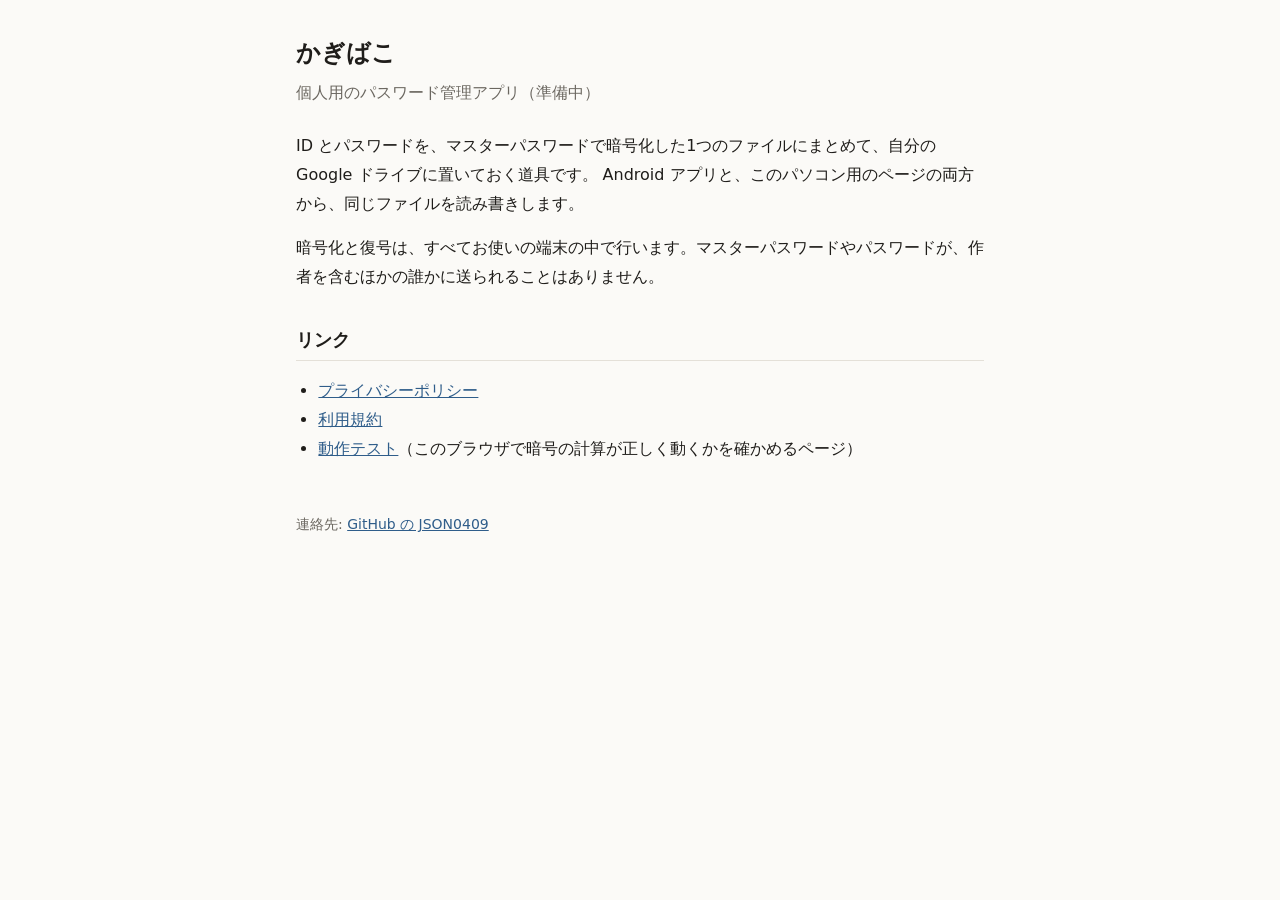
==== index.html @ edb97be9 "はじめての公開（トップ・プライバシーポリシー・利用規約・動作テスト）" ====
<!doctype html>
<html lang="ja">
<head>
  <meta charset="utf-8">
  <meta http-equiv="Content-Security-Policy" content="default-src 'none'; script-src 'self'; style-src 'self'; img-src 'self'; base-uri 'none'; form-action 'none'">
  <meta name="viewport" content="width=device-width, initial-scale=1">
  <meta name="robots" content="noindex">
  <title>かぎばこ</title>
  <script src="guard.js"></script>
  <link rel="stylesheet" href="page.css">
</head>
<body>
  <main>
    <h1>かぎばこ</h1>
    <p class="sub">個人用のパスワード管理アプリ（準備中）</p>

    <p>ID とパスワードを、マスターパスワードで暗号化した1つのファイルにまとめて、自分の Google ドライブに置いておく道具です。
      Android アプリと、このパソコン用のページの両方から、同じファイルを読み書きします。</p>
    <p>暗号化と復号は、すべてお使いの端末の中で行います。マスターパスワードやパスワードが、作者を含むほかの誰かに送られることはありません。</p>

    <h2>リンク</h2>
    <ul>
      <li><a href="privacy.html">プライバシーポリシー</a></li>
      <li><a href="terms.html">利用規約</a></li>
      <li><a href="selftest.html">動作テスト</a>（このブラウザで暗号の計算が正しく動くかを確かめるページ）</li>
    </ul>

    <footer>連絡先: <a href="https://github.com/JSON0409">GitHub の JSON0409</a></footer>
  </main>
</body>
</html>
---- page.css ----
/* かぎばこ — 説明のページ（トップ・プライバシーポリシー・利用規約）の見た目 */
:root {
  color-scheme: light dark;
  --bg: #fbfaf7;
  --fg: #1f1d1a;
  --muted: #6b6760;
  --line: #e4e0d8;
  --accent: #2f5d8a;
}
@media (prefers-color-scheme: dark) {
  :root {
    --bg: #171614;
    --fg: #ece9e3;
    --muted: #a39e95;
    --line: #34312c;
    --accent: #8cb6e0;
  }
}
* { box-sizing: border-box; }
body {
  margin: 0;
  background: var(--bg);
  color: var(--fg);
  font: 16px/1.8 system-ui, -apple-system, "Segoe UI", "Hiragino Sans", "Yu Gothic UI", "Meiryo", sans-serif;
}
main { max-width: 720px; margin: 0 auto; padding: 32px 16px 64px; }
h1 { font-size: 24px; margin: 0 0 4px; }
h2 { font-size: 18px; margin: 32px 0 8px; padding-bottom: 4px; border-bottom: 1px solid var(--line); }
.sub { color: var(--muted); margin: 0 0 24px; }
a { color: var(--accent); }
ul { padding-left: 1.4em; }
code { font-size: 0.92em; }
footer { margin-top: 48px; color: var(--muted); font-size: 14px; }
.en { color: var(--muted); font-size: 14px; }
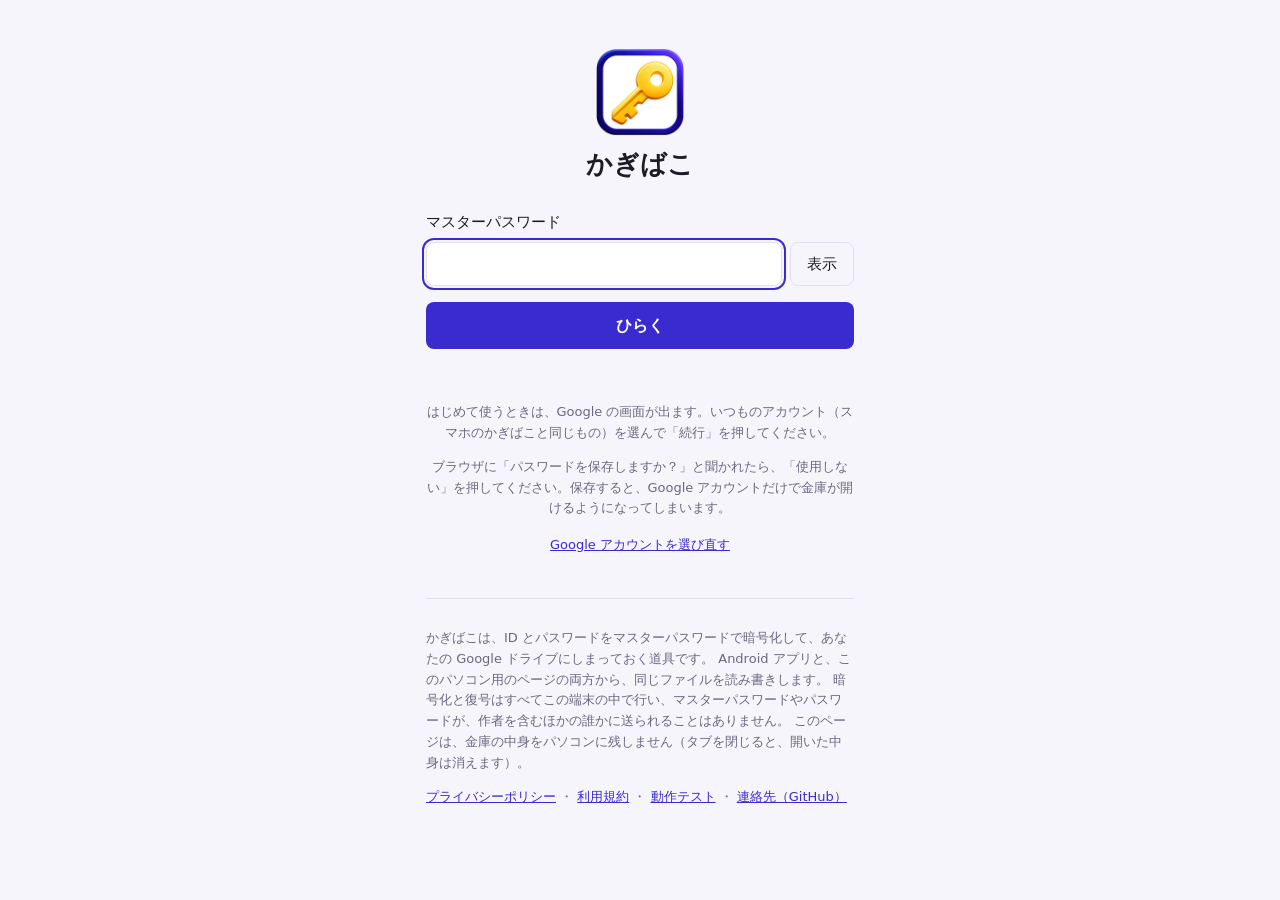
==== commit 11713a5f: "パソコン版を公開（金庫を開く・編集・同期。改訂 R-22・R-23 まで） 手元の kagibako/web（コミット ec92de0）と同じ中身。web/test（パソコンでテストする道具）は入れて" ====
--- a/index.html
+++ b/index.html
@@ -2,30 +2,183 @@
 <html lang="ja">
 <head>
   <meta charset="utf-8">
-  <meta http-equiv="Content-Security-Policy" content="default-src 'none'; script-src 'self'; style-src 'self'; img-src 'self'; base-uri 'none'; form-action 'none'">
+  <!--
+    ページが読み込んでよい相手を絞る（CSP。仕様書 §9.3・改訂 R-22）。
+    スクリプトは自分のファイルと Google のログイン部品（accounts.google.com/gsi/client）だけ、
+    通信は Google ドライブと Google のログイン部品の窓口（/gsi/）だけ。
+    ★スクリプトも見た目も、この HTML の中には書かない（書くと CSP で止まる。わざとそうしている）。
+  -->
+  <meta http-equiv="Content-Security-Policy" content="default-src 'none'; script-src 'self' https://accounts.google.com/gsi/client; style-src 'self' https://accounts.google.com/gsi/style; img-src 'self'; connect-src https://www.googleapis.com https://accounts.google.com/gsi/; frame-src https://accounts.google.com/gsi/; base-uri 'none'; form-action 'none'">
   <meta name="viewport" content="width=device-width, initial-scale=1">
   <meta name="robots" content="noindex">
+  <meta name="referrer" content="no-referrer">
   <title>かぎばこ</title>
   <script src="guard.js"></script>
-  <link rel="stylesheet" href="page.css">
+  <link rel="icon" type="image/png" sizes="32x32" href="icon-32.png">
+  <link rel="icon" type="image/png" sizes="192x192" href="icon-192.png">
+  <link rel="stylesheet" href="app.css?v=20261003c">
+  <script src="https://accounts.google.com/gsi/client" async></script>
+  <script type="module" src="app.js?v=20261003c"></script>
 </head>
 <body>
-  <main>
+  <div id="testBanner" class="testbanner" hidden></div>
+  <!-- 読み上げ用（見た目には出さない） -->
+  <div id="live" class="sr" role="status" aria-live="polite"></div>
+
+  <!-- W-1 開く -->
+  <section id="unlock" class="unlock">
+    <img src="icon-192.png" alt="" class="logo" width="88" height="88">
     <h1>かぎばこ</h1>
-    <p class="sub">個人用のパスワード管理アプリ（準備中）</p>
+    <!--
+      ★autocomplete="one-time-code": ブラウザの「パスワードを保存しますか？」にマスターパスワードを拾わせない（改訂 R-22）。
+        type=password は残す（日本語入力が止まる・伏せ字・欄からコピーできない、という守りのため）
+    -->
+    <form id="unlockForm" class="unlockform" autocomplete="off">
+      <label for="pw">マスターパスワード</label>
+      <div class="pwrow">
+        <input id="pw" type="password" autocomplete="one-time-code" spellcheck="false" autocapitalize="off">
+        <button type="button" id="pwShow" class="ghost">表示</button>
+      </div>
+      <button id="openBtn" type="submit" class="primary">ひらく</button>
+    </form>
+    <p id="unlockStatus" class="status" role="status" aria-live="polite"></p>
+    <p class="hint">はじめて使うときは、Google の画面が出ます。いつものアカウント（スマホのかぎばこと同じもの）を選んで「続行」を押してください。</p>
+    <p class="hint">ブラウザに「パスワードを保存しますか？」と聞かれたら、「使用しない」を押してください。保存すると、Google アカウントだけで金庫が開けるようになってしまいます。</p>
+    <p class="links">
+      <button type="button" id="chooseAccount" class="link">Google アカウントを選び直す</button>
+      <button type="button" id="forgetFile" class="link" hidden>金庫のファイルを探し直す</button>
+    </p>
+    <div class="about">
+      <p>かぎばこは、ID とパスワードをマスターパスワードで暗号化して、あなたの Google ドライブにしまっておく道具です。
+        Android アプリと、このパソコン用のページの両方から、同じファイルを読み書きします。
+        暗号化と復号はすべてこの端末の中で行い、マスターパスワードやパスワードが、作者を含むほかの誰かに送られることはありません。
+        このページは、金庫の中身をパソコンに残しません（タブを閉じると、開いた中身は消えます）。</p>
+      <p><a href="privacy.html">プライバシーポリシー</a> ・ <a href="terms.html">利用規約</a> ・ <a href="selftest.html">動作テスト</a> ・ <a href="https://github.com/JSON0409">連絡先（GitHub）</a></p>
+    </div>
+  </section>
 
-    <p>ID とパスワードを、マスターパスワードで暗号化した1つのファイルにまとめて、自分の Google ドライブに置いておく道具です。
-      Android アプリと、このパソコン用のページの両方から、同じファイルを読み書きします。</p>
-    <p>暗号化と復号は、すべてお使いの端末の中で行います。マスターパスワードやパスワードが、作者を含むほかの誰かに送られることはありません。</p>
+  <!-- W-2 一覧と詳細 -->
+  <section id="main" class="main" hidden>
+    <header class="topbar">
+      <span class="appname">かぎばこ</span>
+      <span class="spacer"></span>
+      <button id="addBtn" type="button" class="primary small">＋ 追加</button>
+      <button id="settingsBtn" type="button" class="ghost small">設定</button>
+      <button id="lockBtn" type="button" class="ghost small">🔒 ロック</button>
+    </header>
+    <!-- W-3 つなぎ直す帯 -->
+    <div id="authBand" class="band warn" hidden>
+      <span id="authText"></span>
+      <button id="reconnectBtn" type="button" class="primary small">つなぎ直す</button>
+    </div>
+    <div id="skewBand" class="band warn" hidden></div>
+    <div class="panes">
+      <div class="left">
+        <input id="search" type="search" aria-label="さがす" placeholder="さがす（サイト名・ID・URL・メモ）" autocomplete="off" spellcheck="false">
+        <div class="syncrow">
+          <button id="syncBar" type="button" class="syncbar"></button>
+          <span id="tokenLeft" class="muted small"></span>
+        </div>
+        <ul id="list" class="list" aria-label="一覧"></ul>
+        <p id="listEmpty" class="muted empty" hidden></p>
+      </div>
+      <div id="detail" class="right"></div>
+    </div>
+    <div id="copyBanner" class="copybanner" hidden>
+      <span id="copyText"></span>
+      <button id="copyClear" type="button" class="ghost small">いま消す</button>
+    </div>
+    <footer class="note">
+      <p>ブラウザの決まりで、ほかの画面に移ると、コピーしたパスワードを自動で消せないことがあります。</p>
+      <p class="keys">キー操作: 文字を打つ → さがす ／ ↑↓ 選ぶ ／ Enter パスワードをコピー ／ Shift+Enter ID をコピー ／ Alt+V パスワードの表示 ／ Alt+N 追加 ／ Esc 検索を消す → もう一度でロック</p>
+    </footer>
+  </section>
 
-    <h2>リンク</h2>
-    <ul>
-      <li><a href="privacy.html">プライバシーポリシー</a></li>
-      <li><a href="terms.html">利用規約</a></li>
-      <li><a href="selftest.html">動作テスト</a>（このブラウザで暗号の計算が正しく動くかを確かめるページ）</li>
-    </ul>
+  <!-- W-4 編集・新規 -->
+  <dialog id="editDlg" class="dlg wide" aria-labelledby="editTitle">
+    <form id="editForm" method="dialog" autocomplete="off">
+      <h2 id="editTitle">新しく追加</h2>
+      <label for="fTitle">サイト名（必ず）</label>
+      <input id="fTitle" type="text" autocomplete="off" spellcheck="false">
+      <label for="fLogin">ID（メールアドレスなど）</label>
+      <input id="fLogin" type="text" autocomplete="off" spellcheck="false" autocapitalize="off">
+      <label for="fPass">パスワード</label>
+      <div class="pwrow">
+        <!-- ★one-time-code: 各項目のパスワードを、ブラウザのパスワード帳に写させない（改訂 R-22） -->
+        <input id="fPass" type="password" autocomplete="one-time-code" spellcheck="false" autocapitalize="off">
+        <button type="button" id="fPassShow" class="ghost">表示</button>
+      </div>
+      <div class="genrow">
+        <button type="button" id="fGen" class="ghost">🎲 作る（20文字）</button>
+        <label class="check"><input id="fNoSym" type="checkbox"> 記号なし</label>
+      </div>
+      <label for="fUrl">URL（なくてもよい）</label>
+      <input id="fUrl" type="text" autocomplete="off" spellcheck="false" autocapitalize="off" inputmode="url">
+      <label for="fMemo">メモ（なくてもよい）</label>
+      <!-- ★spellcheck="false": ブラウザのスペルチェック（ネット経由のものもある）にメモの中身を送らない -->
+      <textarea id="fMemo" rows="4" autocomplete="off" spellcheck="false"></textarea>
+      <div class="buttons">
+        <button type="button" id="editCancel" class="ghost">やめる</button>
+        <button type="submit" id="editSave" class="primary">保存する</button>
+      </div>
+    </form>
+  </dialog>
 
-    <footer>連絡先: <a href="https://github.com/JSON0409">GitHub の JSON0409</a></footer>
-  </main>
+  <!-- お知らせ・確かめ・競合・同じ名前が2つ・設定 -->
+  <dialog id="msgDlg" class="dlg" aria-labelledby="msgText">
+    <p id="msgText" class="pre"></p>
+    <div class="buttons"><button type="button" id="msgOk" class="primary">わかりました</button></div>
+  </dialog>
+
+  <dialog id="confirmDlg" class="dlg" aria-labelledby="confirmTitle" aria-describedby="confirmText">
+    <h2 id="confirmTitle"></h2>
+    <p id="confirmText" class="pre"></p>
+    <div class="buttons">
+      <button type="button" id="confirmNo" class="ghost"></button>
+      <button type="button" id="confirmYes" class="primary"></button>
+    </div>
+  </dialog>
+
+  <dialog id="conflictDlg" class="dlg" aria-labelledby="conflictTitle" aria-describedby="conflictText">
+    <h2 id="conflictTitle"></h2>
+    <div id="conflictText"></div>
+    <div class="buttons column">
+      <button type="button" id="conflictReload" class="ghost"></button>
+      <button type="button" id="conflictOverwrite" class="ghost"></button>
+      <button type="button" id="conflictLater" class="primary">あとで決める</button>
+    </div>
+  </dialog>
+
+  <dialog id="multiDlg" class="dlg" aria-labelledby="multiTitle">
+    <h2 id="multiTitle">同じ名前の金庫が見つかりました</h2>
+    <p>どちらを使いますか？ スマホのかぎばこの設定に出ている「最後に Google ドライブとそろえた時刻」に近い方を選んでください。
+      選ばなかった方は、触らずにそのまま残します（あとで設定から選び直せます）。</p>
+    <div id="multiList" class="buttons column"></div>
+    <div class="buttons"><button type="button" id="multiCancel" class="ghost">やめる</button></div>
+  </dialog>
+
+  <dialog id="settingsDlg" class="dlg" aria-labelledby="settingsTitle">
+    <h2 id="settingsTitle">設定</h2>
+    <label for="sLock">自動ロック（操作しないで、この時間がたったら鍵をかける）</label>
+    <select id="sLock">
+      <option value="0">タブを離れたらすぐ</option>
+      <option value="60000">1分</option>
+      <option value="300000">5分（おすすめ）</option>
+      <option value="900000">15分</option>
+    </select>
+    <label for="sClip">コピーしたものを消すまで</label>
+    <select id="sClip">
+      <option value="15">15秒</option>
+      <option value="30">30秒（おすすめ）</option>
+      <option value="60">60秒</option>
+      <option value="120">2分</option>
+    </select>
+    <p class="muted small">※ Windows の「クリップボードの履歴」（Win+V）には、消したあとも残ることがあります。気になるときは、Windows の設定でクリップボードの履歴をオフにしてください。</p>
+    <h3>金庫の情報</h3>
+    <ul id="sInfo" class="info"></ul>
+    <p><button type="button" id="sForgetFile" class="link">鍵をかけて、金庫のファイルを選び直す（同じ名前が2つあるとき）</button></p>
+    <p><a href="selftest.html" target="_blank" rel="noopener">動作テスト（暗号の答え合わせ）</a></p>
+    <div class="buttons"><button type="button" id="settingsClose" class="primary">閉じる</button></div>
+  </dialog>
 </body>
 </html>
--- a/app.css
+++ b/app.css
@@ -0,0 +1,152 @@
+/* かぎばこ — パソコン版の見た目（仕様書 §7.2）。色はアイコンの枠の青紫と、鍵の黄色から */
+:root {
+  color-scheme: light dark;
+  --bg: #f6f5fb;
+  --panel: #ffffff;
+  --fg: #1d1b26;
+  --muted: #6c6880;
+  --line: #e2dff0;
+  --accent: #3a2bd0;
+  --accent-fg: #ffffff;
+  --accent-soft: #ece9ff;
+  --key: #f5b400;
+  --warn-bg: #fff3d6;
+  --warn-fg: #7a4a00;
+  --bad: #c62828;
+  --good: #1b7f3a;
+  --sel: #e7e3ff;
+}
+@media (prefers-color-scheme: dark) {
+  :root {
+    --bg: #14131b;
+    --panel: #1d1c27;
+    --fg: #ecebf5;
+    --muted: #a19db5;
+    --line: #34313f;
+    --accent: #8f80ff;
+    --accent-fg: #14131b;
+    --accent-soft: #2b2650;
+    --warn-bg: #3d2f12;
+    --warn-fg: #ffd58a;
+    --bad: #ff7a72;
+    --good: #5cc27e;
+    --sel: #2f2a55;
+  }
+}
+* { box-sizing: border-box; }
+[hidden] { display: none !important; }
+html, body { height: 100%; }
+/* 上の「試しの金庫」の帯があっても、一覧の画面がちょうど画面に収まるように（帯の分だけ縮める） */
+body {
+  margin: 0;
+  display: flex;
+  flex-direction: column;
+  background: var(--bg);
+  color: var(--fg);
+  font: 15px/1.6 system-ui, -apple-system, "Segoe UI", "Hiragino Sans", "Yu Gothic UI", "Meiryo", sans-serif;
+}
+.testbanner { flex: none; }
+/* 読み上げ用（見た目には出さない） */
+.sr { position: absolute; width: 1px; height: 1px; overflow: hidden; clip-path: inset(50%); white-space: nowrap; }
+button.link { background: none; border: 0; padding: 2px 4px; color: var(--accent); text-decoration: underline; font-size: 13px; }
+a { color: var(--accent); }
+button, input, select, textarea { font: inherit; color: inherit; }
+button {
+  border: 0; border-radius: 8px; padding: 9px 16px; cursor: pointer;
+  background: var(--accent-soft); color: var(--fg);
+}
+button.primary { background: var(--accent); color: var(--accent-fg); font-weight: 600; }
+button.ghost { background: transparent; border: 1px solid var(--line); }
+button.small { padding: 5px 12px; font-size: 14px; }
+button:disabled { opacity: .55; cursor: default; }
+button:focus-visible, input:focus-visible, select:focus-visible, textarea:focus-visible, a:focus-visible {
+  outline: 2px solid var(--accent); outline-offset: 2px;
+}
+input[type=text], input[type=password], input[type=search], select, textarea {
+  width: 100%; padding: 9px 11px; border-radius: 8px; border: 1px solid var(--line); background: var(--panel);
+}
+textarea { resize: vertical; }
+.muted { color: var(--muted); }
+.small { font-size: 13px; }
+.pre { white-space: pre-wrap; }
+
+.testbanner {
+  background: #b45309; color: #fff; text-align: center; padding: 6px 12px; font-size: 14px; font-weight: 600;
+}
+
+/* ---- W-1 開く ---- */
+.unlock { flex: 1; overflow-y: auto; width: 100%; max-width: 460px; margin: 0 auto; padding: 48px 16px 64px; text-align: center; }
+.unlock .links { margin: 8px 0 0; }
+.unlock .logo { display: block; margin: 0 auto 8px; }
+.unlock h1 { margin: 0 0 24px; font-size: 26px; }
+.unlockform { text-align: left; display: grid; gap: 8px; }
+.unlockform .primary { margin-top: 8px; padding: 11px; font-size: 16px; }
+.pwrow { display: flex; gap: 8px; }
+.pwrow input { flex: 1; min-width: 0; }
+.status { min-height: 1.6em; margin: 16px 0 0; font-weight: 600; white-space: pre-wrap; text-align: left; }
+.status.bad { color: var(--bad); }
+.hint { color: var(--muted); font-size: 13px; }
+.about { margin-top: 40px; padding-top: 16px; border-top: 1px solid var(--line); text-align: left; color: var(--muted); font-size: 13px; }
+
+/* ---- W-2 一覧と詳細 ---- */
+.main { display: flex; flex-direction: column; flex: 1; min-height: 0; }
+.topbar { display: flex; align-items: center; gap: 8px; padding: 10px 16px; background: var(--panel); border-bottom: 1px solid var(--line); }
+.topbar .appname { font-weight: 700; font-size: 17px; }
+.topbar .appname::before { content: "🔑 "; }
+.spacer { flex: 1; }
+.band { display: flex; align-items: center; gap: 12px; padding: 8px 16px; }
+.band.warn { background: var(--warn-bg); color: var(--warn-fg); }
+.panes { flex: 1; display: grid; grid-template-columns: minmax(300px, 380px) 1fr; min-height: 0; }
+.left { display: flex; flex-direction: column; gap: 8px; padding: 12px; border-right: 1px solid var(--line); min-height: 0; }
+.syncrow { display: flex; align-items: center; justify-content: space-between; gap: 8px; }
+.syncbar { background: transparent; padding: 2px 0; font-size: 13px; color: var(--muted); text-align: left; }
+.syncbar.warn { color: var(--warn-fg); font-weight: 600; }
+.list { list-style: none; margin: 0; padding: 0; overflow-y: auto; flex: 1; }
+.list li { display: flex; align-items: center; gap: 4px; padding: 7px 8px; border-radius: 8px; cursor: pointer; }
+.list li:hover { background: var(--accent-soft); }
+.list li.sel { background: var(--sel); }
+.list .names { flex: 1; min-width: 0; }
+.list .title, .list .sub { overflow: hidden; text-overflow: ellipsis; white-space: nowrap; }
+.list .title { font-weight: 600; }
+.list .sub { color: var(--muted); font-size: 13px; }
+.list button { background: var(--panel); color: var(--fg); padding: 4px 8px; font-size: 13px; border: 1px solid var(--line); white-space: nowrap; }
+.list button:disabled { opacity: .35; }
+.empty { padding: 8px; }
+.right { padding: 20px 28px; overflow-y: auto; }
+.right h2 { margin: 0 0 16px; font-size: 22px; overflow-wrap: anywhere; }
+.field { margin: 0 0 16px; }
+.field .label { color: var(--muted); font-size: 13px; }
+.field .row { display: flex; align-items: center; gap: 8px; }
+.field .value { flex: 1; min-width: 0; overflow-wrap: anywhere; font-family: ui-monospace, "Cascadia Mono", Consolas, monospace; }
+.field .value.plain { font-family: inherit; white-space: pre-wrap; }
+.right .actions { display: flex; gap: 8px; margin-top: 24px; padding-top: 16px; border-top: 1px solid var(--line); }
+.right .danger { color: var(--bad); }
+.right .placeholder { color: var(--muted); margin-top: 40px; text-align: center; }
+.copybanner { display: flex; align-items: center; gap: 12px; padding: 8px 16px; background: var(--accent-soft); }
+.copybanner span { flex: 1; }
+.note { padding: 6px 16px 10px; color: var(--muted); font-size: 12px; border-top: 1px solid var(--line); }
+.note p { margin: 2px 0; }
+
+/* ---- ダイアログ ---- */
+.dlg {
+  border: 0; border-radius: 14px; padding: 22px 24px; width: min(480px, calc(100vw - 32px));
+  background: var(--panel); color: var(--fg); box-shadow: 0 12px 40px rgba(0,0,0,.25);
+}
+.dlg.wide { width: min(560px, calc(100vw - 32px)); }
+.dlg::backdrop { background: rgba(10, 8, 30, .45); }
+.dlg h2 { margin: 0 0 12px; font-size: 19px; }
+.dlg h3 { margin: 18px 0 6px; font-size: 15px; }
+.dlg label { display: block; margin: 12px 0 4px; font-size: 14px; color: var(--muted); }
+.dlg label.check { display: inline-flex; align-items: center; gap: 6px; margin: 0; color: var(--fg); }
+.genrow { display: flex; align-items: center; gap: 16px; margin-top: 8px; }
+.buttons { display: flex; justify-content: flex-end; gap: 8px; margin-top: 20px; flex-wrap: wrap; }
+.buttons.column { flex-direction: column; align-items: stretch; }
+.info { padding-left: 1.2em; margin: 4px 0; }
+
+/* ---- 狭い画面（スマホのブラウザなど）では1列に ---- */
+@media (max-width: 760px) {
+  .panes { grid-template-columns: 1fr; grid-template-rows: minmax(200px, 45vh) 1fr; }
+  .left { border-right: 0; border-bottom: 1px solid var(--line); }
+  .right { padding: 16px; }
+  .note .keys { display: none; }
+}
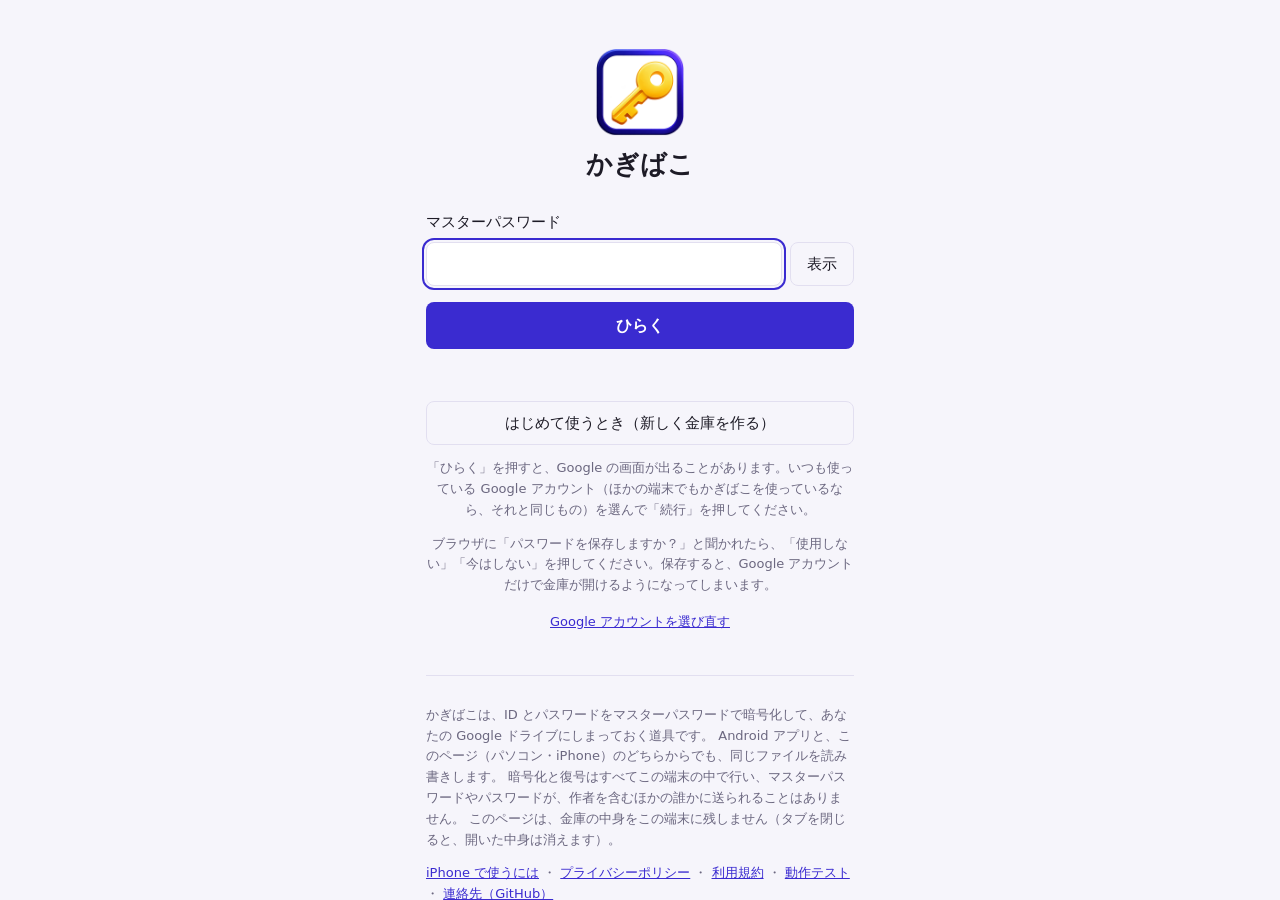
==== commit bda1ff6d: "公開 2026-11-12 16:03（iPhone 対応・改訂 R-26）" ====
--- a/index.html
+++ b/index.html
@@ -10,15 +10,19 @@
   -->
   <meta http-equiv="Content-Security-Policy" content="default-src 'none'; script-src 'self' https://accounts.google.com/gsi/client; style-src 'self' https://accounts.google.com/gsi/style; img-src 'self'; connect-src https://www.googleapis.com https://accounts.google.com/gsi/; frame-src https://accounts.google.com/gsi/; base-uri 'none'; form-action 'none'">
   <meta name="viewport" content="width=device-width, initial-scale=1">
+  <!-- ★iPhone の Safari に、パスワードやメモの数字を電話番号・住所・日付のリンクに変えさせない（押すと電話がかかる。改訂 R-26） -->
+  <meta name="format-detection" content="telephone=no, date=no, address=no, email=no">
   <meta name="robots" content="noindex">
   <meta name="referrer" content="no-referrer">
   <title>かぎばこ</title>
   <script src="guard.js"></script>
   <link rel="icon" type="image/png" sizes="32x32" href="icon-32.png">
   <link rel="icon" type="image/png" sizes="192x192" href="icon-192.png">
-  <link rel="stylesheet" href="app.css?v=20261003c">
+  <!-- iPhone のホーム画面に置いたときのアイコン（透明な所なし。iPhone は透明な所を黒く塗るため。作り方は tools/icon/README.md） -->
+  <link rel="apple-touch-icon" href="apple-touch-icon.png">
+  <link rel="stylesheet" href="app.css?v=20261112a">
   <script src="https://accounts.google.com/gsi/client" async></script>
-  <script type="module" src="app.js?v=20261003c"></script>
+  <script type="module" src="app.js?v=20261112a"></script>
 </head>
 <body>
   <div id="testBanner" class="testbanner" hidden></div>
@@ -29,6 +33,9 @@
   <section id="unlock" class="unlock">
     <img src="icon-192.png" alt="" class="logo" width="88" height="88">
     <h1>かぎばこ</h1>
+    <!-- iPhone のホーム画面に「Webアプリ」として置いて開いたとき（改訂 R-26。この形だと Google の画面がうまく戻らないことがある） -->
+    <p id="standaloneNote" class="notice" hidden>ホーム画面の「Webアプリ」として開いています。iPhone ではこの形だと、Google につなぐ画面がうまく戻らないことがあります。
+      つながらないときは、Safari でこのページを開いてください（ホーム画面に置き直すときは「Webアプリとして開く」をオフに）。<a href="iphone.html">くわしく</a></p>
     <!--
       ★autocomplete="one-time-code": ブラウザの「パスワードを保存しますか？」にマスターパスワードを拾わせない（改訂 R-22）。
         type=password は残す（日本語入力が止まる・伏せ字・欄からコピーできない、という守りのため）
@@ -36,25 +43,73 @@
     <form id="unlockForm" class="unlockform" autocomplete="off">
       <label for="pw">マスターパスワード</label>
       <div class="pwrow">
-        <input id="pw" type="password" autocomplete="one-time-code" spellcheck="false" autocapitalize="off">
+        <!-- autocorrect="off": iPhone で「表示」にしている間に、打った文字を勝手に直させない（改訂 R-26） -->
+        <input id="pw" type="password" autocomplete="one-time-code" spellcheck="false" autocapitalize="off" autocorrect="off">
         <button type="button" id="pwShow" class="ghost">表示</button>
       </div>
       <button id="openBtn" type="submit" class="primary">ひらく</button>
     </form>
     <p id="unlockStatus" class="status" role="status" aria-live="polite"></p>
-    <p class="hint">はじめて使うときは、Google の画面が出ます。いつものアカウント（スマホのかぎばこと同じもの）を選んで「続行」を押してください。</p>
-    <p class="hint">ブラウザに「パスワードを保存しますか？」と聞かれたら、「使用しない」を押してください。保存すると、Google アカウントだけで金庫が開けるようになってしまいます。</p>
+    <!-- 改訂 R-26: 金庫がまだ無い人（iPhone だけの人など）は、ここから作る -->
+    <p class="firstrow"><button type="button" id="setupBtn" class="ghost">はじめて使うとき（新しく金庫を作る）</button></p>
+    <p class="hint">「ひらく」を押すと、Google の画面が出ることがあります。いつも使っている Google アカウント（ほかの端末でもかぎばこを使っているなら、それと同じもの）を選んで「続行」を押してください。</p>
+    <p class="hint">ブラウザに「パスワードを保存しますか？」と聞かれたら、「使用しない」「今はしない」を押してください。保存すると、Google アカウントだけで金庫が開けるようになってしまいます。</p>
     <p class="links">
       <button type="button" id="chooseAccount" class="link">Google アカウントを選び直す</button>
       <button type="button" id="forgetFile" class="link" hidden>金庫のファイルを探し直す</button>
     </p>
     <div class="about">
       <p>かぎばこは、ID とパスワードをマスターパスワードで暗号化して、あなたの Google ドライブにしまっておく道具です。
-        Android アプリと、このパソコン用のページの両方から、同じファイルを読み書きします。
+        Android アプリと、このページ（パソコン・iPhone）のどちらからでも、同じファイルを読み書きします。
         暗号化と復号はすべてこの端末の中で行い、マスターパスワードやパスワードが、作者を含むほかの誰かに送られることはありません。
-        このページは、金庫の中身をパソコンに残しません（タブを閉じると、開いた中身は消えます）。</p>
-      <p><a href="privacy.html">プライバシーポリシー</a> ・ <a href="terms.html">利用規約</a> ・ <a href="selftest.html">動作テスト</a> ・ <a href="https://github.com/JSON0409">連絡先（GitHub）</a></p>
-    </div>
+        このページは、金庫の中身をこの端末に残しません（タブを閉じると、開いた中身は消えます）。</p>
+      <p><a href="iphone.html">iPhone で使うには</a> ・ <a href="privacy.html">プライバシーポリシー</a> ・ <a href="terms.html">利用規約</a> ・ <a href="selftest.html">動作テスト</a> ・ <a href="https://github.com/JSON0409">連絡先（GitHub）</a></p>
+    </div>
+  </section>
+
+  <!--
+    W-0 金庫を作る（はじめて使うとき。改訂 R-26。Android の A-0 と同じ流れ）
+    ① マスターパスワードを決める → ② 紙に書き写す → ③ 紙を見ながらもう一度入れる → 作る（作る直前にもう一度探し、あれば作らない）
+    ★入力欄は autocomplete="one-time-code"（ブラウザや iPhone のパスワード帳に、マスターパスワードを拾わせない）
+  -->
+  <section id="setup" class="unlock setup" hidden>
+    <img src="icon-192.png" alt="" class="logo" width="64" height="64">
+    <h1>新しい金庫を作ります</h1>
+    <div id="setupStep1" class="setupstep">
+      <p class="notice">ほかの端末（スマホのかぎばこ など）で、もう金庫を使っているなら、ここでは作りません。「やめる」を押して、開く画面の「Google アカウントを選び直す」から、その金庫を開いてください。</p>
+      <h2>① マスターパスワードを決めます</h2>
+      <p>金庫を開ける、ただ1つの合言葉です。下の候補から選ぶのがおすすめです（29文字。紙に書き写しやすい形です）。</p>
+      <ul id="setupCandidates" class="candidates" aria-label="マスターパスワードの候補"></ul>
+      <p><button type="button" id="setupMore" class="link">ほかの候補を出す</button></p>
+      <p class="hint">自分で決めるときは、12文字以上にしてください（20文字以上がおすすめ）。</p>
+      <label for="setupPw">マスターパスワード</label>
+      <div class="pwrow">
+        <input id="setupPw" type="password" autocomplete="one-time-code" spellcheck="false" autocapitalize="off" autocorrect="off">
+        <button type="button" id="setupPwShow" class="ghost">表示</button>
+      </div>
+      <p id="setupCheck" class="status" role="status" aria-live="polite"></p>
+      <div class="buttons">
+        <button type="button" id="setupCancel" class="ghost">やめる</button>
+        <button type="button" id="setupNext" class="primary">次へ</button>
+      </div>
+    </div>
+    <form id="setupStep2" class="setupstep" autocomplete="off" hidden>
+      <h2>② 紙に書き写します</h2>
+      <p class="warntext">マスターパスワードは、どこにも保存されません。忘れたら、誰にも（作った人にも）元に戻せません。</p>
+      <p>いまから紙に書き写して、人に見られない場所にしまってください。スマホの写真やメモ、Google ドライブには残さないでください。</p>
+      <p>書き写すマスターパスワード:</p>
+      <p id="setupShow" class="bigpw"></p>
+      <label class="check"><input id="setupWrote" type="checkbox"> 紙に書き写しました</label>
+      <h2>③ 確かめのため、紙を見ながらもう一度入れてください</h2>
+      <label for="setupConfirm">もう一度</label>
+      <input id="setupConfirm" type="password" autocomplete="one-time-code" spellcheck="false" autocapitalize="off" autocorrect="off">
+      <p class="hint">「金庫を作る」を押すと、Google のアカウントを選ぶ画面が出ます。金庫をしまう、自分のアカウントを選んでください。</p>
+      <p id="setupStatus" class="status" role="status" aria-live="polite"></p>
+      <div class="buttons">
+        <button type="button" id="setupBack" class="ghost">戻る</button>
+        <button type="submit" id="setupCreate" class="primary">金庫を作る</button>
+      </div>
+    </form>
   </section>
 
   <!-- W-2 一覧と詳細 -->
@@ -74,7 +129,7 @@
     <div id="skewBand" class="band warn" hidden></div>
     <div class="panes">
       <div class="left">
-        <input id="search" type="search" aria-label="さがす" placeholder="さがす（サイト名・ID・URL・メモ）" autocomplete="off" spellcheck="false">
+        <input id="search" type="search" aria-label="さがす" placeholder="さがす（サイト名・ID・URL・メモ）" autocomplete="off" spellcheck="false" autocorrect="off" autocapitalize="off">
         <div class="syncrow">
           <button id="syncBar" type="button" class="syncbar"></button>
           <span id="tokenLeft" class="muted small"></span>
@@ -89,7 +144,7 @@
       <button id="copyClear" type="button" class="ghost small">いま消す</button>
     </div>
     <footer class="note">
-      <p>ブラウザの決まりで、ほかの画面に移ると、コピーしたパスワードを自動で消せないことがあります。</p>
+      <p>ブラウザの決まりで、ほかの画面に移ると、コピーしたパスワードを自動で消せないことがあります（そのときは、このページに戻って画面のどこかを押すと消します）。</p>
       <p class="keys">キー操作: 文字を打つ → さがす ／ ↑↓ 選ぶ ／ Enter パスワードをコピー ／ Shift+Enter ID をコピー ／ Alt+V パスワードの表示 ／ Alt+N 追加 ／ Esc 検索を消す → もう一度でロック</p>
     </footer>
   </section>
@@ -97,15 +152,17 @@
   <!-- W-4 編集・新規 -->
   <dialog id="editDlg" class="dlg wide" aria-labelledby="editTitle">
     <form id="editForm" method="dialog" autocomplete="off">
-      <h2 id="editTitle">新しく追加</h2>
+      <!-- tabindex と autofocus: 小窓を開いたとき、最初の入力欄ではなく見出しに入る（iPhone の「編集」でキーボードを勝手に出さない。
+           「新しく追加」とパソコンでは、app.js がサイト名の欄に入れる） -->
+      <h2 id="editTitle" tabindex="-1" autofocus>新しく追加</h2>
       <label for="fTitle">サイト名（必ず）</label>
       <input id="fTitle" type="text" autocomplete="off" spellcheck="false">
       <label for="fLogin">ID（メールアドレスなど）</label>
-      <input id="fLogin" type="text" autocomplete="off" spellcheck="false" autocapitalize="off">
+      <input id="fLogin" type="text" autocomplete="off" spellcheck="false" autocapitalize="off" autocorrect="off">
       <label for="fPass">パスワード</label>
       <div class="pwrow">
         <!-- ★one-time-code: 各項目のパスワードを、ブラウザのパスワード帳に写させない（改訂 R-22） -->
-        <input id="fPass" type="password" autocomplete="one-time-code" spellcheck="false" autocapitalize="off">
+        <input id="fPass" type="password" autocomplete="one-time-code" spellcheck="false" autocapitalize="off" autocorrect="off">
         <button type="button" id="fPassShow" class="ghost">表示</button>
       </div>
       <div class="genrow">
@@ -113,7 +170,7 @@
         <label class="check"><input id="fNoSym" type="checkbox"> 記号なし</label>
       </div>
       <label for="fUrl">URL（なくてもよい）</label>
-      <input id="fUrl" type="text" autocomplete="off" spellcheck="false" autocapitalize="off" inputmode="url">
+      <input id="fUrl" type="text" autocomplete="off" spellcheck="false" autocapitalize="off" autocorrect="off" inputmode="url">
       <label for="fMemo">メモ（なくてもよい）</label>
       <!-- ★spellcheck="false": ブラウザのスペルチェック（ネット経由のものもある）にメモの中身を送らない -->
       <textarea id="fMemo" rows="4" autocomplete="off" spellcheck="false"></textarea>
@@ -155,6 +212,27 @@
       選ばなかった方は、触らずにそのまま残します（あとで設定から選び直せます）。</p>
     <div id="multiList" class="buttons column"></div>
     <div class="buttons"><button type="button" id="multiCancel" class="ghost">やめる</button></div>
+  </dialog>
+
+  <!-- 一覧の書き出し（印刷用。改訂 R-25）。書き出す前に、マスターパスワードをもう一度入れてもらう -->
+  <dialog id="exportDlg" class="dlg" aria-labelledby="exportTitle">
+    <form id="exportForm" method="dialog" autocomplete="off">
+      <h2 id="exportTitle">一覧を Excel に書き出す（印刷用）</h2>
+      <p>書き出すファイルには、すべての ID とパスワードが、暗号化されずにそのまま入ります。</p>
+      <ul class="info">
+        <li>印刷が終わったら、ファイルを消して、ごみ箱も空にしてください。</li>
+        <li>印刷した紙は、通帳や印鑑と同じように、人に見られない場所にしまってください。</li>
+        <li>メールで送ったり、Google ドライブなどに置いたりしないでください。</li>
+      </ul>
+      <label for="exportPw">確かめのため、マスターパスワードをもう一度入れてください</label>
+      <!-- ★one-time-code: ブラウザのパスワード帳に拾わせない（改訂 R-22） -->
+      <input id="exportPw" type="password" autocomplete="one-time-code" spellcheck="false" autocapitalize="off" autocorrect="off">
+      <p id="exportStatus" class="status" role="status" aria-live="polite"></p>
+      <div class="buttons">
+        <button type="button" id="exportCancel" class="ghost">やめる</button>
+        <button type="submit" id="exportGo" class="primary">書き出す</button>
+      </div>
+    </form>
   </dialog>
 
   <dialog id="settingsDlg" class="dlg" aria-labelledby="settingsTitle">
@@ -173,7 +251,13 @@
       <option value="60">60秒</option>
       <option value="120">2分</option>
     </select>
-    <p class="muted small">※ Windows の「クリップボードの履歴」（Win+V）には、消したあとも残ることがあります。気になるときは、Windows の設定でクリップボードの履歴をオフにしてください。</p>
+    <p id="clipNoteWin" class="muted small">※ Windows の「クリップボードの履歴」（Win+V）には、消したあとも残ることがあります。気になるときは、Windows の設定でクリップボードの履歴をオフにしてください。</p>
+    <!-- ★iPhone・iPad では出さない（Safari のダウンロード先は、ふつう iCloud Drive。パスワードの入ったファイルが黙ってクラウドに上がるため。改訂 R-26） -->
+    <div id="exportSection">
+      <h3>印刷用の一覧</h3>
+      <p class="muted small">サイト名・説明（メモ）・アドレス（URL）・ID・パスワードを、Excel のファイル（縦の A4）に書き出します。パスワードが暗号化されずに入るので、扱いに気をつけてください。</p>
+      <p><button type="button" id="sExport" class="ghost">一覧を Excel に書き出す（印刷用）</button></p>
+    </div>
     <h3>金庫の情報</h3>
     <ul id="sInfo" class="info"></ul>
     <p><button type="button" id="sForgetFile" class="link">鍵をかけて、金庫のファイルを選び直す（同じ名前が2つあるとき）</button></p>
--- a/app.css
+++ b/app.css
@@ -36,6 +36,8 @@
 * { box-sizing: border-box; }
 [hidden] { display: none !important; }
 html, body { height: 100%; }
+/* iPhone の Safari は、下のツールバーが出たり引っこんだりする。いま見えている高さにぴったり合わせる（改訂 R-26） */
+@supports (height: 100dvh) { body { height: 100dvh; } }
 /* 上の「試しの金庫」の帯があっても、一覧の画面がちょうど画面に収まるように（帯の分だけ縮める） */
 body {
   margin: 0;
@@ -87,6 +89,29 @@
 .status.bad { color: var(--bad); }
 .hint { color: var(--muted); font-size: 13px; }
 .about { margin-top: 40px; padding-top: 16px; border-top: 1px solid var(--line); text-align: left; color: var(--muted); font-size: 13px; }
+.notice { text-align: left; background: var(--warn-bg); color: var(--warn-fg); border-radius: 8px; padding: 10px 12px; font-size: 14px; margin: 0 0 16px; }
+.firstrow { margin: 12px 0 0; }
+.firstrow button { width: 100%; }
+
+/* ---- W-0 金庫を作る（改訂 R-26） ---- */
+.setup { padding-top: 32px; }
+.setup h1 { font-size: 22px; margin-bottom: 16px; }
+.setupstep { text-align: left; }
+.setupstep h2 { font-size: 17px; margin: 20px 0 8px; }
+.setupstep label { display: block; margin: 12px 0 4px; font-size: 14px; color: var(--muted); }
+.setupstep label.check { display: flex; align-items: center; gap: 8px; color: var(--fg); font-size: 15px; margin: 12px 0; }
+.setupstep label.check input { width: 22px; height: 22px; }
+.candidates { list-style: none; margin: 8px 0; padding: 0; display: grid; gap: 8px; }
+.candidates li { display: flex; align-items: center; gap: 8px; padding: 8px 10px; border: 1px solid var(--line); border-radius: 8px; background: var(--panel); }
+.candidates .cand { flex: 1; min-width: 0; overflow-wrap: anywhere; font-family: ui-monospace, "SF Mono", "Cascadia Mono", Consolas, monospace; }
+.bigpw {
+  font: 600 22px/1.5 ui-monospace, "SF Mono", "Cascadia Mono", Consolas, monospace;
+  letter-spacing: .04em; overflow-wrap: anywhere; padding: 12px; border-radius: 8px;
+  background: var(--panel); border: 2px solid var(--accent); text-align: center;
+}
+.warntext { color: var(--bad); font-weight: 700; }
+/* マスターパスワードは選んでコピーさせない（クリップボードに残さない・紙に書く確かめを、貼り付けで飛ばさない） */
+.bigpw, .candidates .cand { -webkit-user-select: none; user-select: none; -webkit-touch-callout: none; }
 
 /* ---- W-2 一覧と詳細 ---- */
 .main { display: flex; flex-direction: column; flex: 1; min-height: 0; }
@@ -122,6 +147,8 @@
 .right .actions { display: flex; gap: 8px; margin-top: 24px; padding-top: 16px; border-top: 1px solid var(--line); }
 .right .danger { color: var(--bad); }
 .right .placeholder { color: var(--muted); margin-top: 40px; text-align: center; }
+/* 「← 一覧に戻る」は、一覧と詳細を切り替える細い画面だけで出す */
+.right .backbtn { display: none; }
 .copybanner { display: flex; align-items: center; gap: 12px; padding: 8px 16px; background: var(--accent-soft); }
 .copybanner span { flex: 1; }
 .note { padding: 6px 16px 10px; color: var(--muted); font-size: 12px; border-top: 1px solid var(--line); }
@@ -135,6 +162,7 @@
 .dlg.wide { width: min(560px, calc(100vw - 32px)); }
 .dlg::backdrop { background: rgba(10, 8, 30, .45); }
 .dlg h2 { margin: 0 0 12px; font-size: 19px; }
+.dlg h2:focus { outline: none; }
 .dlg h3 { margin: 18px 0 6px; font-size: 15px; }
 .dlg label { display: block; margin: 12px 0 4px; font-size: 14px; color: var(--muted); }
 .dlg label.check { display: inline-flex; align-items: center; gap: 6px; margin: 0; color: var(--fg); }
@@ -143,10 +171,43 @@
 .buttons.column { flex-direction: column; align-items: stretch; }
 .info { padding-left: 1.2em; margin: 4px 0; }
 
-/* ---- 狭い画面（スマホのブラウザなど）では1列に ---- */
+/* ---- 狭い画面（iPhone・スマホのブラウザなど）。改訂 R-26 ----
+   一覧と詳細を1画面ずつ切り替える（行を押すと詳細、「← 一覧に戻る」か、画面の左のはしから右へなぞると一覧）。
+   main に detail-open が付いている間だけ詳細を出す */
 @media (max-width: 760px) {
-  .panes { grid-template-columns: 1fr; grid-template-rows: minmax(200px, 45vh) 1fr; }
-  .left { border-right: 0; border-bottom: 1px solid var(--line); }
-  .right { padding: 16px; }
+  /* ★minmax(0, …) と min-width: 0 にする。ただの 1fr だと、長いサイト名やメールアドレス（折り返さない）に合わせて列が広がり、
+     行の右の「👤ID」「🔑PW」が画面の外に押し出される */
+  .panes { grid-template-columns: minmax(0, 1fr); grid-template-rows: minmax(0, 1fr); }
+  .left, .right { min-width: 0; }
+  .left { border-right: 0; padding: 10px 12px; }
+  .main:not(.detail-open) .right { display: none; }
+  .main.detail-open .left { display: none; }
+  .right { padding: 8px 16px 24px; }
+  .right .backbtn { display: inline-block; margin: 0 0 8px -8px; padding: 8px; font-size: 15px; background: none; color: var(--accent); }
+  .right h2 { font-size: 20px; }
+  .field .row { flex-wrap: wrap; }
+  .field .row button { min-height: 40px; }
+  .right .actions button { min-height: 44px; flex: 1; }
+  .topbar { padding: 8px 10px; gap: 6px; }
+  .topbar .appname { font-size: 16px; }
+  .topbar button { min-height: 40px; }
+  .list li { padding: 10px 6px; gap: 6px; }
+  .list button { min-height: 40px; padding: 6px 10px; font-size: 14px; }
+  .syncbar { min-height: 32px; }
+  .copybanner button { min-height: 40px; }
+  .note { padding: 4px 12px 8px; }
   .note .keys { display: none; }
-}
+  .dlg { padding: 18px 16px; }
+  .unlock { padding-top: 32px; }
+  /* マスターパスワードの候補は1行で見せ（紙に書き写しやすいように）、「これにする」はその下の右に */
+  .candidates li { flex-wrap: wrap; }
+  .candidates .cand { flex-basis: 100%; font-size: 15px; white-space: nowrap; overflow-x: auto; }
+  .candidates li button { margin-left: auto; min-height: 40px; }
+  .bigpw { font-size: 17px; letter-spacing: 0; padding: 12px 8px; }
+}
+/* 指で触る画面では、入力欄の文字を 16px 以上にする（iPhone は、それより小さい欄を押すと画面を勝手に拡大する） */
+@media (max-width: 760px), (pointer: coarse) {
+  input[type=text], input[type=password], input[type=search], select, textarea { font-size: 16px; }
+}
+/* 小窓は、画面より高くなったら中で動かせるように（iPhone でキーボードが出ているときなど） */
+.dlg { max-height: calc(100% - 24px); overflow-y: auto; }
